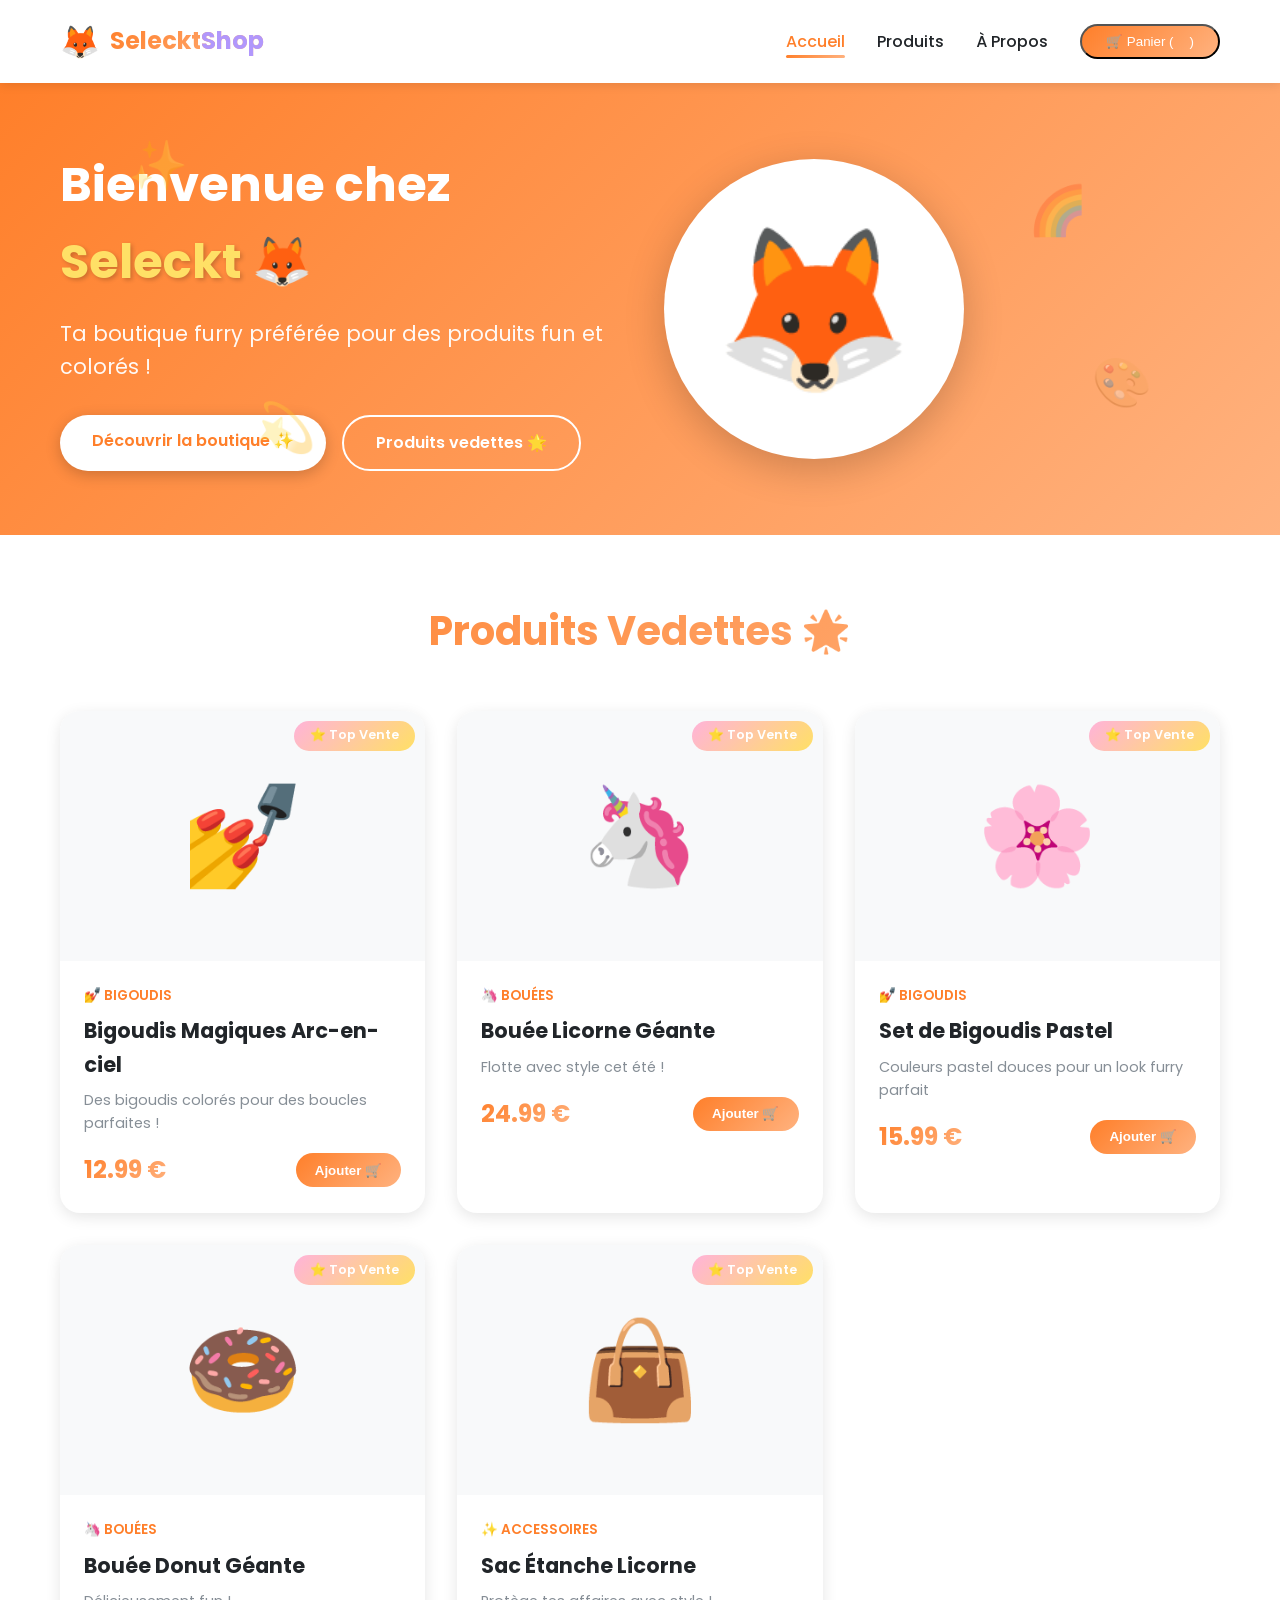
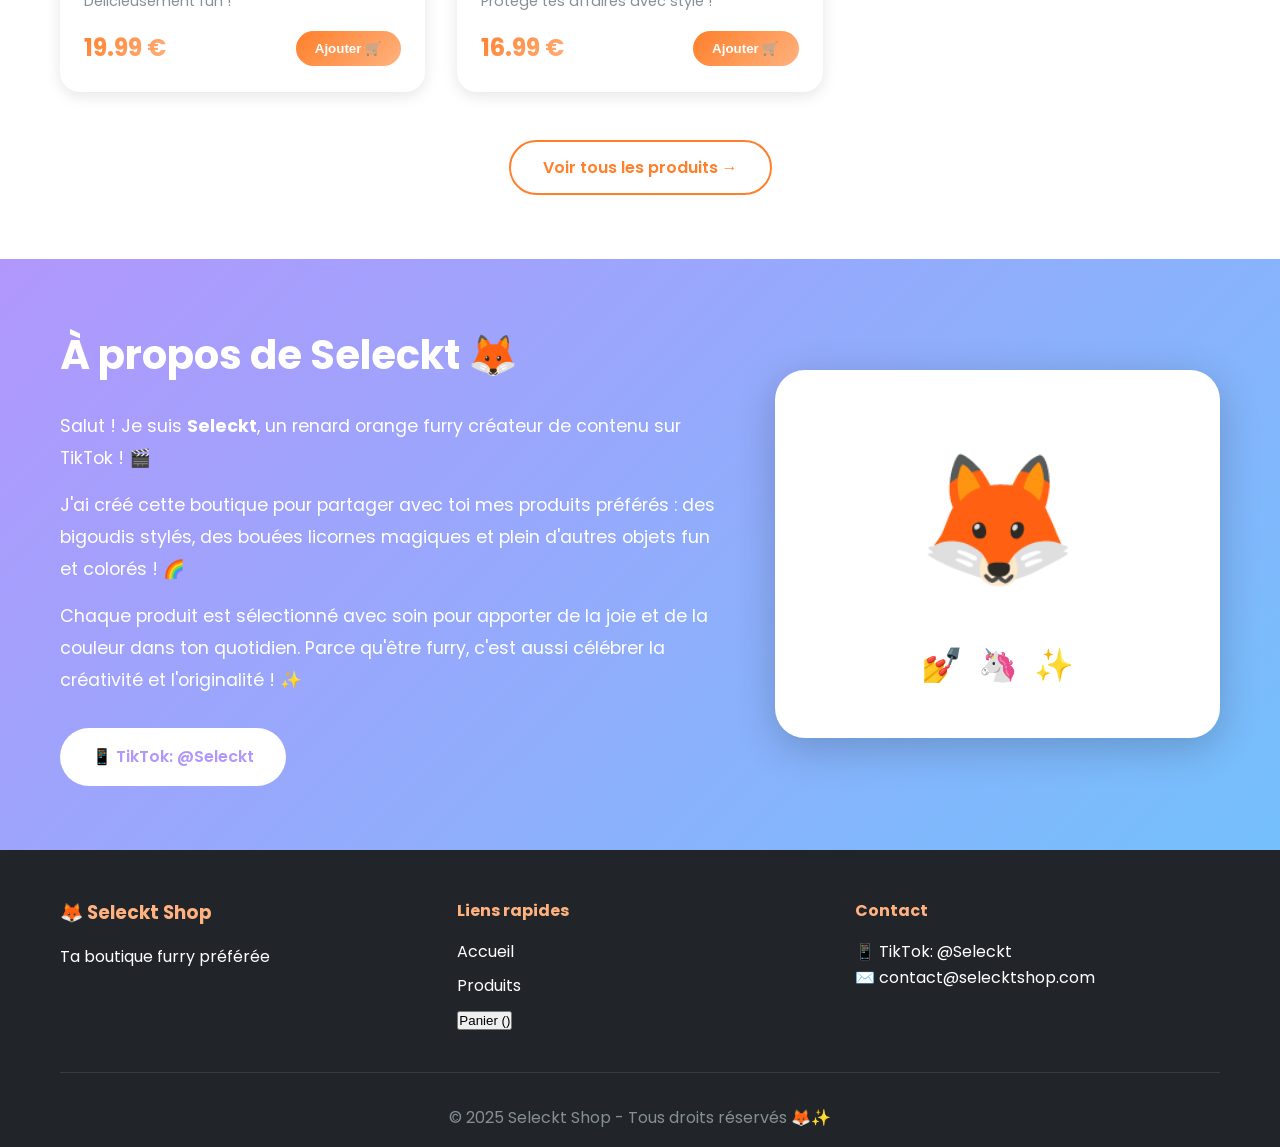
==== index.html @ bdb50169 "Description de la modification" ====
<!DOCTYPE html>
<html lang="fr">
<head>
  <meta charset="UTF-8" />
  <meta name="viewport" content="width=device-width, initial-scale=1.0" />
  <title>Seleckt Shop - Boutique Furry 🦊</title>
  <link rel="icon" type="image/svg+xml" href="favicon.svg" />

  <link rel="stylesheet" href="styles.css" />
  <link href="https://fonts.googleapis.com/css2?family=Poppins:wght@300;400;600;700&display=swap" rel="stylesheet">
</head>

<body>
  <!-- Navigation -->
  <nav class="navbar">
    <div class="container">
      <div class="logo">
        <span class="fox-emoji">🦊</span>
        <span class="brand-name">Seleckt<span class="shop-text">Shop</span></span>
      </div>

      <button class="burger-menu" aria-label="Menu">
        <span></span>
        <span></span>
        <span></span>
      </button>

      <ul class="nav-links">
        <li><a href="index.html" class="active">Accueil</a></li>
        <li><a href="produits.html">Produits</a></li>
        <li><a href="#about">À Propos</a></li>

        <!-- ✅ Panier Snipcart (remplace totalement le panier maison) -->
        <li>
          <button type="button" class="cart-btn snipcart-checkout">
            🛒 Panier (<span class="snipcart-items-count"></span>)
          </button>
        </li>
      </ul>
    </div>
  </nav>

  <!-- Hero Section -->
  <section class="hero">
    <div class="hero-content">
      <div class="hero-text">
        <h1>Bienvenue chez <span class="highlight">Seleckt</span> 🦊</h1>
        <p class="hero-subtitle">Ta boutique furry préférée pour des produits fun et colorés !</p>
        <div class="cta-buttons">
          <a href="produits.html" class="btn btn-primary">Découvrir la boutique ✨</a>
          <a href="#featured" class="btn btn-secondary">Produits vedettes 🌟</a>
        </div>
      </div>

      <div class="hero-image">
        <div class="fox-illustration">
          <div class="fox-circle">
            <span class="big-fox">🦊</span>
          </div>
        </div>
      </div>
    </div>

    <div class="hero-patterns">
      <span class="pattern-emoji">✨</span>
      <span class="pattern-emoji">🌈</span>
      <span class="pattern-emoji">💫</span>
      <span class="pattern-emoji">🎨</span>
    </div>
  </section>

  <!-- Featured Products -->
  <section id="featured" class="featured-section">
    <div class="container">
      <h2 class="section-title">Produits Vedettes 🌟</h2>

      <!-- ✅ Ton script.js remplit ce conteneur -->
      <div class="products-grid" id="featured-products"></div>

      <div class="view-all-container">
        <a href="produits.html" class="btn btn-outline">Voir tous les produits →</a>
      </div>
    </div>
  </section>

  <!-- About Section -->
  <section id="about" class="about-section">
    <div class="container">
      <div class="about-content">
        <div class="about-text">
          <h2>À propos de Seleckt 🦊</h2>
          <p>Salut ! Je suis <strong>Seleckt</strong>, un renard orange furry créateur de contenu sur TikTok ! 🎬</p>
          <p>J'ai créé cette boutique pour partager avec toi mes produits préférés : des bigoudis stylés, des bouées licornes magiques et plein d'autres objets fun et colorés ! 🌈</p>
          <p>Chaque produit est sélectionné avec soin pour apporter de la joie et de la couleur dans ton quotidien. Parce qu'être furry, c'est aussi célébrer la créativité et l'originalité ! ✨</p>
          <div class="social-links">
            <a href="#" class="social-btn">
              <span>📱 TikTok: @Seleckt</span>
            </a>
          </div>
        </div>

        <div class="about-image">
          <div class="mascot-box">
            <div class="mascot">🦊</div>
            <div class="mascot-accessories">
              <span>💅</span>
              <span>🦄</span>
              <span>✨</span>
            </div>
          </div>
        </div>
      </div>
    </div>
  </section>

  <!-- Footer -->
  <footer class="footer">
    <div class="container">
      <div class="footer-content">
        <div class="footer-section">
          <h3>🦊 Seleckt Shop</h3>
          <p>Ta boutique furry préférée</p>
        </div>

        <div class="footer-section">
          <h4>Liens rapides</h4>
          <ul>
            <li><a href="index.html">Accueil</a></li>
            <li><a href="produits.html">Produits</a></li>

            <!-- ✅ IMPORTANT : plus de lien vers panier.html -->
            <li>
              <button type="button" class="snipcart-checkout footer-cart-btn">
                Panier (<span class="snipcart-items-count"></span>)
              </button>
            </li>
          </ul>
        </div>

        <div class="footer-section">
          <h4>Contact</h4>
          <p>📱 TikTok: @Seleckt</p>
          <p>✉️ contact@selecktshop.com</p>
        </div>
      </div>

      <div class="footer-bottom">
        <p>&copy; 2025 Seleckt Shop - Tous droits réservés 🦊✨</p>
      </div>
    </div>
  </footer>

  <!-- Ton script -->
  <script src="script.js"></script>

  <!-- ✅ Snipcart (UNE SEULE FOIS, juste avant </body>) -->
 <!-- Snipcart (installation officielle) -->
<div id="snipcart" hidden></div>

<script>
  window.SnipcartSettings = {
    publicApiKey: "Y2Q1NDY4ZjEtMWRkYi00NGQzLWIzYjItNjhiMzQ4MmVhNzgzNjM5MDE4Njg1MDU2NTEwMzcw",
    loadStrategy: "on-user-interaction",
    version: "3.4.0"
  };

  (function () {
    var d = window.SnipcartSettings;

    if (!d) return;

    d.domain = d.domain || "cdn.snipcart.com";
    d.protocol = d.protocol || "https";
    d.loadCSS = d.loadCSS !== false;

    var loaded = false;
    var events = ["focus", "mouseover", "touchmove", "scroll", "keydown"];

    function load() {
      if (loaded) return;
      loaded = true;

      var head = document.getElementsByTagName("head")[0];

      // CSS
      if (d.loadCSS) {
        var link = document.createElement("link");
        link.rel = "stylesheet";
        link.href = d.protocol + "://" + d.domain + "/themes/v" + d.version + "/default/snipcart.css";
        head.appendChild(link);
      }

      // Snipcart container
      var el = document.getElementById("snipcart");
      if (!el) {
        el = document.createElement("div");
        el.id = "snipcart";
        el.hidden = true;
        document.body.appendChild(el);
      }
      el.dataset.apiKey = d.publicApiKey;

      // JS
      var script = document.createElement("script");
      script.async = true;
      script.src = d.protocol + "://" + d.domain + "/themes/v" + d.version + "/default/snipcart.js";
      head.appendChild(script);

      events.forEach(function (e) { document.removeEventListener(e, load); });
    }

    if (d.loadStrategy === "on-user-interaction") {
      events.forEach(function (e) { document.addEventListener(e, load, { passive: true }); });
      setTimeout(load, 2500);
    } else {
      load();
    }
  })();
</script>

</body>
</html>
---- styles.css ----
/* Reset & Base Styles */
* {
    margin: 0;
    padding: 0;
    box-sizing: border-box;
}

:root {
    --orange-primary: #FF7F2A;
    --orange-light: #FFB27F;
    --orange-dark: #FF5500;
    --purple: #B197FC;
    --pink: #FFB3D9;
    --blue-light: #74C0FC;
    --yellow: #FFE066;
    --green: #8CE99A;
    --white: #FFFFFF;
    --gray-light: #F8F9FA;
    --gray: #868E96;
    --dark: #212529;
    --shadow: rgba(0, 0, 0, 0.1);
    --gradient-1: linear-gradient(135deg, #FF7F2A 0%, #FFB27F 100%);
    --gradient-2: linear-gradient(135deg, #B197FC 0%, #74C0FC 100%);
    --gradient-3: linear-gradient(135deg, #FFB3D9 0%, #FFE066 100%);
}

body {
    font-family: 'Poppins', sans-serif;
    color: var(--dark);
    line-height: 1.6;
    background: var(--gray-light);
    overflow-x: hidden;
}

.container {
    max-width: 1200px;
    margin: 0 auto;
    padding: 0 20px;
}

/* Navigation */
.navbar {
    background: var(--white);
    padding: 1rem 0;
    box-shadow: 0 2px 10px var(--shadow);
    position: sticky;
    top: 0;
    z-index: 1000;
}

.navbar .container {
    display: flex;
    justify-content: space-between;
    align-items: center;
}

.logo {
    display: flex;
    align-items: center;
    gap: 10px;
    font-size: 1.5rem;
    font-weight: 700;
}

.fox-emoji {
    font-size: 2rem;
    animation: bounce 2s infinite;
}

@keyframes bounce {
    0%, 100% { transform: translateY(0); }
    50% { transform: translateY(-10px); }
}

.brand-name {
    background: var(--gradient-1);
    -webkit-background-clip: text;
    -webkit-text-fill-color: transparent;
    background-clip: text;
}

.shop-text {
    color: var(--purple);
    -webkit-text-fill-color: var(--purple);
}

.nav-links {
    display: flex;
    list-style: none;
    gap: 2rem;
    align-items: center;
}

.nav-links a {
    text-decoration: none;
    color: var(--dark);
    font-weight: 500;
    transition: all 0.3s;
    position: relative;
}

.nav-links a:hover,
.nav-links a.active {
    color: var(--orange-primary);
}

.nav-links a.active::after {
    content: '';
    position: absolute;
    bottom: -5px;
    left: 0;
    width: 100%;
    height: 3px;
    background: var(--gradient-1);
    border-radius: 2px;
}

/* Burger Menu */
.burger-menu {
    display: none;
    flex-direction: column;
    justify-content: space-around;
    width: 30px;
    height: 25px;
    background: transparent;
    border: none;
    cursor: pointer;
    padding: 0;
    z-index: 1001;
}

.burger-menu span {
    width: 100%;
    height: 3px;
    background: var(--orange-primary);
    border-radius: 10px;
    transition: all 0.3s ease;
    transform-origin: center;
}

.burger-menu.active span:nth-child(1) {
    transform: translateY(11px) rotate(45deg);
}

.burger-menu.active span:nth-child(2) {
    opacity: 0;
    transform: translateX(-20px);
}

.burger-menu.active span:nth-child(3) {
    transform: translateY(-11px) rotate(-45deg);
}

.cart-btn {
    background: var(--gradient-1);
    color: var(--white) !important;
    padding: 0.5rem 1.5rem;
    border-radius: 25px;
    display: flex;
    align-items: center;
    gap: 0.5rem;
}

.cart-count {
    background: var(--white);
    color: var(--orange-primary);
    padding: 2px 8px;
    border-radius: 50%;
    font-size: 0.8rem;
    font-weight: 700;
}

/* Hero Section */
.hero {
    background: var(--gradient-1);
    padding: 4rem 0;
    position: relative;
    overflow: hidden;
}

.hero-content {
    display: grid;
    grid-template-columns: 1fr 1fr;
    gap: 3rem;
    align-items: center;
    max-width: 1200px;
    margin: 0 auto;
    padding: 0 20px;
}

.hero-text h1 {
    font-size: 3rem;
    color: var(--white);
    margin-bottom: 1rem;
}

.highlight {
    color: var(--yellow);
    text-shadow: 2px 2px 4px rgba(0, 0, 0, 0.2);
}

.hero-subtitle {
    font-size: 1.3rem;
    color: var(--white);
    margin-bottom: 2rem;
    opacity: 0.95;
}

.cta-buttons {
    display: flex;
    gap: 1rem;
    flex-wrap: wrap;
}

.btn {
    padding: 0.8rem 2rem;
    border-radius: 30px;
    text-decoration: none;
    font-weight: 600;
    transition: all 0.3s;
    display: inline-block;
    border: none;
    cursor: pointer;
    font-size: 1rem;
}

.btn-primary {
    background: var(--white);
    color: var(--orange-primary);
    box-shadow: 0 4px 15px rgba(0, 0, 0, 0.2);
}

.btn-primary:hover {
    transform: translateY(-2px);
    box-shadow: 0 6px 20px rgba(0, 0, 0, 0.3);
}

.btn-secondary {
    background: transparent;
    color: var(--white);
    border: 2px solid var(--white);
}

.btn-secondary:hover {
    background: var(--white);
    color: var(--orange-primary);
}

.btn-outline {
    background: transparent;
    color: var(--orange-primary);
    border: 2px solid var(--orange-primary);
}

.btn-outline:hover {
    background: var(--orange-primary);
    color: var(--white);
}

.btn-full {
    width: 100%;
    text-align: center;
    margin-top: 1rem;
}

.fox-circle {
    width: 300px;
    height: 300px;
    background: var(--white);
    border-radius: 50%;
    display: flex;
    align-items: center;
    justify-content: center;
    box-shadow: 0 10px 40px rgba(0, 0, 0, 0.2);
    animation: float 3s ease-in-out infinite;
}

@keyframes float {
    0%, 100% { transform: translateY(0px); }
    50% { transform: translateY(-20px); }
}

.big-fox {
    font-size: 10rem;
}

.hero-patterns {
    position: absolute;
    width: 100%;
    height: 100%;
    top: 0;
    left: 0;
    pointer-events: none;
}

.pattern-emoji {
    position: absolute;
    font-size: 3rem;
    opacity: 0.3;
    animation: float 4s ease-in-out infinite;
}

.pattern-emoji:nth-child(1) {
    top: 10%;
    left: 10%;
    animation-delay: 0s;
}

.pattern-emoji:nth-child(2) {
    top: 20%;
    right: 15%;
    animation-delay: 1s;
}

.pattern-emoji:nth-child(3) {
    bottom: 15%;
    left: 20%;
    animation-delay: 2s;
}

.pattern-emoji:nth-child(4) {
    bottom: 25%;
    right: 10%;
    animation-delay: 1.5s;
}

/* Featured Section */
.featured-section,
.products-section {
    padding: 4rem 0;
    background: var(--white);
}

.section-title {
    text-align: center;
    font-size: 2.5rem;
    margin-bottom: 3rem;
    background: var(--gradient-1);
    -webkit-background-clip: text;
    -webkit-text-fill-color: transparent;
    background-clip: text;
}

.products-grid {
    display: grid;
    grid-template-columns: repeat(auto-fill, minmax(280px, 1fr));
    gap: 2rem;
    margin-bottom: 2rem;
}

.product-card {
    background: var(--white);
    border-radius: 20px;
    overflow: hidden;
    box-shadow: 0 4px 15px var(--shadow);
    transition: all 0.3s;
    cursor: pointer;
}

.product-card:hover {
    transform: translateY(-10px);
    box-shadow: 0 10px 30px rgba(0, 0, 0, 0.15);
}

.product-image {
    width: 100%;
    height: 250px;
    background: var(--gray-light);
    display: flex;
    align-items: center;
    justify-content: center;
    font-size: 6rem;
    position: relative;
    overflow: hidden;
}

.product-badge {
    position: absolute;
    top: 10px;
    right: 10px;
    background: var(--gradient-3);
    color: var(--white);
    padding: 0.3rem 1rem;
    border-radius: 20px;
    font-size: 0.8rem;
    font-weight: 600;
}

.product-info {
    padding: 1.5rem;
}

.product-category {
    color: var(--orange-primary);
    font-size: 0.85rem;
    font-weight: 600;
    text-transform: uppercase;
    margin-bottom: 0.5rem;
}

.product-name {
    font-size: 1.3rem;
    font-weight: 700;
    margin-bottom: 0.5rem;
    color: var(--dark);
}

.product-description {
    color: var(--gray);
    font-size: 0.9rem;
    margin-bottom: 1rem;
}

.product-footer {
    display: flex;
    justify-content: space-between;
    align-items: center;
}

.product-price {
    font-size: 1.5rem;
    font-weight: 700;
    background: var(--gradient-1);
    -webkit-background-clip: text;
    -webkit-text-fill-color: transparent;
    background-clip: text;
}

.add-to-cart {
    background: var(--gradient-1);
    color: var(--white);
    border: none;
    padding: 0.6rem 1.2rem;
    border-radius: 20px;
    font-weight: 600;
    cursor: pointer;
    transition: all 0.3s;
}

.add-to-cart:hover {
    transform: scale(1.05);
    box-shadow: 0 4px 15px rgba(255, 127, 42, 0.4);
}

.view-all-container {
    text-align: center;
    margin-top: 3rem;
}

/* About Section */
.about-section {
    padding: 4rem 0;
    background: var(--gradient-2);
}

.about-content {
    display: grid;
    grid-template-columns: 1.5fr 1fr;
    gap: 3rem;
    align-items: center;
}

.about-text h2 {
    font-size: 2.5rem;
    color: var(--white);
    margin-bottom: 1.5rem;
}

.about-text p {
    color: var(--white);
    font-size: 1.1rem;
    margin-bottom: 1rem;
    line-height: 1.8;
}

.social-links {
    margin-top: 2rem;
}

.social-btn {
    display: inline-block;
    background: var(--white);
    color: var(--purple);
    padding: 1rem 2rem;
    border-radius: 30px;
    text-decoration: none;
    font-weight: 600;
    transition: all 0.3s;
}

.social-btn:hover {
    transform: translateY(-2px);
    box-shadow: 0 6px 20px rgba(0, 0, 0, 0.2);
}

.mascot-box {
    background: var(--white);
    padding: 3rem;
    border-radius: 30px;
    box-shadow: 0 10px 40px rgba(0, 0, 0, 0.2);
    text-align: center;
    position: relative;
}

.mascot {
    font-size: 8rem;
    animation: bounce 2s infinite;
}

.mascot-accessories {
    display: flex;
    justify-content: center;
    gap: 1rem;
    margin-top: 1rem;
    font-size: 2rem;
}

/* Products Page */
.products-header {
    background: var(--gradient-1);
    padding: 3rem 0;
    text-align: center;
    color: var(--white);
}

.products-header h1 {
    font-size: 2.5rem;
    margin-bottom: 0.5rem;
}

.filters-section {
    background: var(--white);
    padding: 2rem 0;
    box-shadow: 0 2px 10px var(--shadow);
}

.filters {
    display: flex;
    justify-content: center;
    gap: 1rem;
    flex-wrap: wrap;
}

.filter-btn {
    padding: 0.6rem 1.5rem;
    border: 2px solid var(--orange-primary);
    background: transparent;
    color: var(--orange-primary);
    border-radius: 25px;
    font-weight: 600;
    cursor: pointer;
    transition: all 0.3s;
}

.filter-btn:hover,
.filter-btn.active {
    background: var(--orange-primary);
    color: var(--white);
}

/* Cart Page */
.cart-header {
    background: var(--gradient-1);
    padding: 2rem 0;
    text-align: center;
    color: var(--white);
}

.cart-section {
    padding: 3rem 0;
}

.cart-layout {
    display: grid;
    grid-template-columns: 2fr 1fr;
    gap: 2rem;
}

.cart-items {
    background: var(--white);
    border-radius: 20px;
    padding: 2rem;
    box-shadow: 0 4px 15px var(--shadow);
}

.cart-item {
    display: grid;
    grid-template-columns: 100px 1fr auto;
    gap: 1.5rem;
    padding: 1.5rem;
    border-bottom: 1px solid var(--gray-light);
    align-items: center;
}

.cart-item:last-child {
    border-bottom: none;
}

.cart-item-image {
    width: 100px;
    height: 100px;
    background: var(--gray-light);
    border-radius: 15px;
    display: flex;
    align-items: center;
    justify-content: center;
    font-size: 3rem;
}

.cart-item-info h3 {
    font-size: 1.2rem;
    margin-bottom: 0.5rem;
}

.cart-item-category {
    color: var(--orange-primary);
    font-size: 0.85rem;
    margin-bottom: 0.5rem;
}

.quantity-controls {
    display: flex;
    align-items: center;
    gap: 1rem;
    margin-top: 0.5rem;
}

.quantity-btn {
    background: var(--orange-primary);
    color: var(--white);
    border: none;
    width: 30px;
    height: 30px;
    border-radius: 50%;
    cursor: pointer;
    font-weight: 700;
    transition: all 0.3s;
}

.quantity-btn:hover {
    transform: scale(1.1);
}

.quantity {
    font-weight: 600;
    min-width: 30px;
    text-align: center;
}

.cart-item-actions {
    text-align: right;
}

.item-price {
    font-size: 1.3rem;
    font-weight: 700;
    color: var(--orange-primary);
    margin-bottom: 0.5rem;
}

.remove-btn {
    background: transparent;
    border: none;
    color: var(--gray);
    cursor: pointer;
    font-size: 0.9rem;
    text-decoration: underline;
}

.remove-btn:hover {
    color: var(--dark);
}

.empty-cart {
    text-align: center;
    padding: 3rem;
}

.empty-cart-emoji {
    font-size: 5rem;
    margin-bottom: 1rem;
}

.cart-summary {
    background: var(--white);
    border-radius: 20px;
    padding: 2rem;
    box-shadow: 0 4px 15px var(--shadow);
    height: fit-content;
    position: sticky;
    top: 100px;
}

.cart-summary h3 {
    margin-bottom: 1.5rem;
    font-size: 1.5rem;
}

.summary-line {
    display: flex;
    justify-content: space-between;
    padding: 1rem 0;
    border-bottom: 1px solid var(--gray-light);
}

.summary-line.total {
    border-top: 2px solid var(--dark);
    border-bottom: none;
    font-size: 1.2rem;
    margin-top: 1rem;
    padding-top: 1.5rem;
}

/* Footer */
.footer {
    background: var(--dark);
    color: var(--white);
    padding: 3rem 0 1rem;
}

.footer-content {
    display: grid;
    grid-template-columns: repeat(auto-fit, minmax(250px, 1fr));
    gap: 2rem;
    margin-bottom: 2rem;
}

.footer-section h3,
.footer-section h4 {
    margin-bottom: 1rem;
    color: var(--orange-light);
}

.footer-section ul {
    list-style: none;
}

.footer-section ul li {
    margin-bottom: 0.5rem;
}

.footer-section a {
    color: var(--white);
    text-decoration: none;
    transition: color 0.3s;
}

.footer-section a:hover {
    color: var(--orange-light);
}

.footer-bottom {
    text-align: center;
    padding-top: 2rem;
    border-top: 1px solid rgba(255, 255, 255, 0.1);
    color: var(--gray);
}

/* Responsive */
@media (max-width: 968px) {
    .hero-content,
    .about-content {
        grid-template-columns: 1fr;
        text-align: center;
    }

    .fox-circle {
        margin: 0 auto;
    }

    .products-grid {
        grid-template-columns: repeat(auto-fill, minmax(250px, 1fr));
    }

    .cart-layout {
        grid-template-columns: 1fr;
    }

    /* Menu burger pour tablettes */
    .burger-menu {
        display: flex;
    }

    .nav-links {
        position: fixed;
        right: -100%;
        top: 70px;
        flex-direction: column;
        background: var(--white);
        width: 100%;
        max-width: 300px;
        border-radius: 20px 0 0 20px;
        box-shadow: -5px 0 20px rgba(0, 0, 0, 0.15);
        text-align: center;
        transition: right 0.4s cubic-bezier(0.68, -0.55, 0.265, 1.55);
        padding: 2rem 0;
        gap: 0;
        z-index: 1000;
        height: calc(100vh - 70px);
        overflow-y: auto;
    }

    .nav-links.active {
        right: 0;
    }

    .nav-links li {
        width: 100%;
        opacity: 0;
        transform: translateX(50px);
        animation: slideIn 0.5s forwards;
    }

    .nav-links.active li {
        opacity: 1;
        transform: translateX(0);
    }

    .nav-links li:nth-child(1) { animation-delay: 0.1s; }
    .nav-links li:nth-child(2) { animation-delay: 0.2s; }
    .nav-links li:nth-child(3) { animation-delay: 0.3s; }
    .nav-links li:nth-child(4) { animation-delay: 0.4s; }

    @keyframes slideIn {
        to {
            opacity: 1;
            transform: translateX(0);
        }
    }

    .nav-links a {
        display: block;
        padding: 1.2rem 2rem;
        font-size: 1.1rem;
        border-bottom: 1px solid var(--gray-light);
    }

    .nav-links a:hover {
        background: var(--gray-light);
    }

    .cart-btn {
        margin: 1rem 2rem;
        justify-content: center;
        width: calc(100% - 4rem);
    }

    .nav-links a.active::after {
        bottom: 0;
        left: 50%;
        transform: translateX(-50%);
        width: 50%;
    }
}

@media (max-width: 640px) {
    .container {
        padding: 0 15px;
    }

    .hero {
        padding: 2rem 0;
    }

    .hero-text h1 {
        font-size: 2rem;
    }

    .hero-text p {
        font-size: 1rem;
    }

    .hero-buttons {
        flex-direction: column;
        gap: 1rem;
    }

    .btn {
        width: 100%;
        text-align: center;
    }

    .fox-circle {
        width: 200px;
        height: 200px;
    }

    .fox-emoji {
        font-size: 5rem;
    }

    .section-title {
        font-size: 1.8rem;
    }

    .products-grid {
        grid-template-columns: 1fr;
        gap: 1rem;
    }

    .product-card {
        max-width: 100%;
    }

    .cart-item {
        grid-template-columns: 1fr;
        text-align: center;
        gap: 1rem;
    }

    .cart-item-info {
        text-align: center;
    }

    .cart-item-actions {
        text-align: center;
        justify-content: center;
    }

    .footer-content {
        grid-template-columns: 1fr;
        text-align: center;
        gap: 2rem;
    }

    .logo {
        font-size: 1.2rem;
    }

    .fox-emoji {
        font-size: 1.5rem;
    }

    .nav-links {
        top: 60px;
        height: calc(100vh - 60px);
    }
}
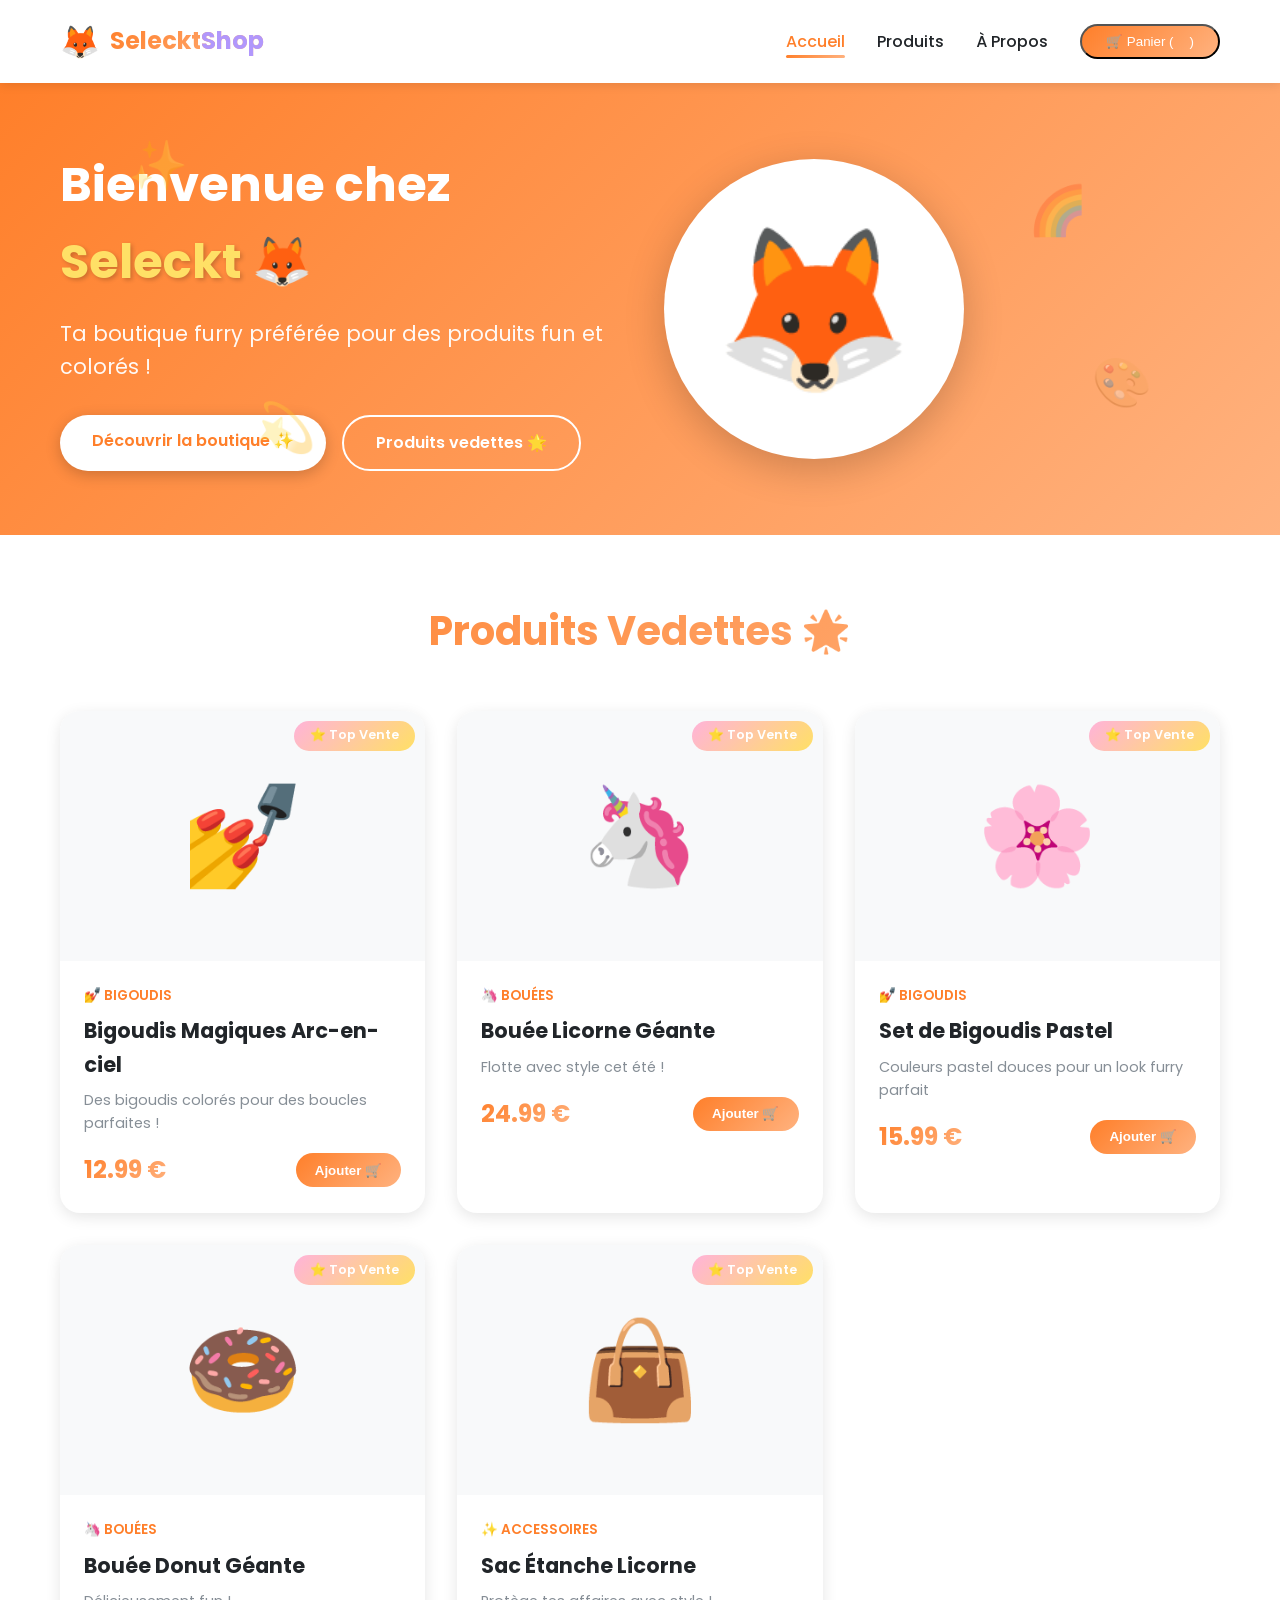
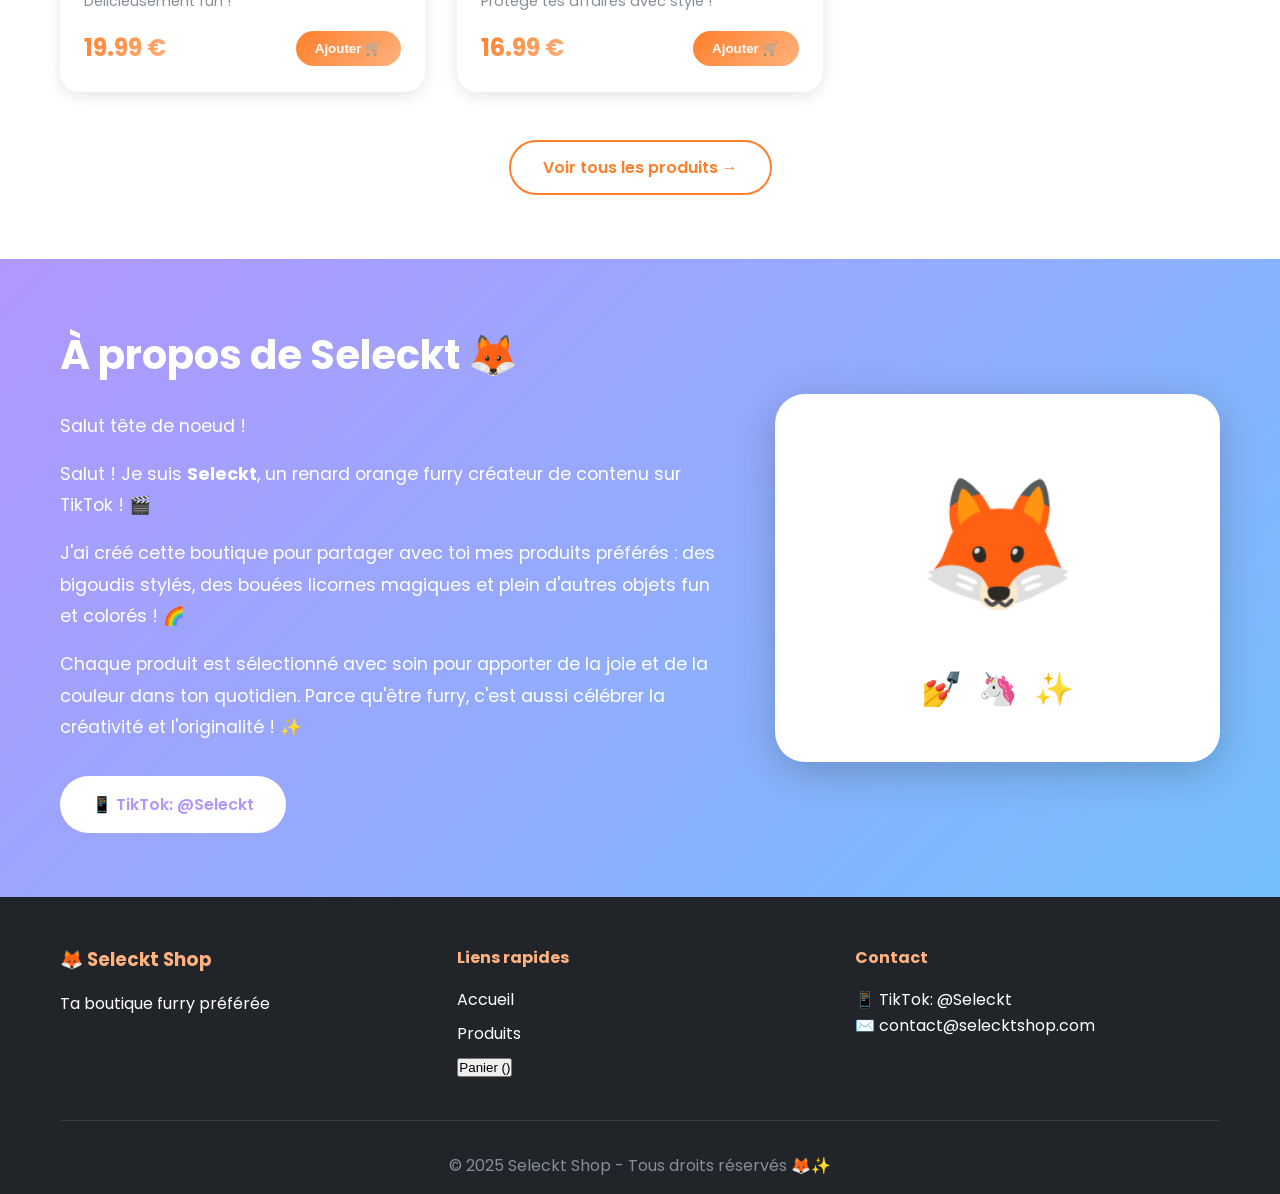
==== commit 9c989fb5: "Description de la modification" ====
--- a/index.html
+++ b/index.html
@@ -89,6 +89,7 @@
       <div class="about-content">
         <div class="about-text">
           <h2>À propos de Seleckt 🦊</h2>
+          <p>Salut tête de noeud !</p>
           <p>Salut ! Je suis <strong>Seleckt</strong>, un renard orange furry créateur de contenu sur TikTok ! 🎬</p>
           <p>J'ai créé cette boutique pour partager avec toi mes produits préférés : des bigoudis stylés, des bouées licornes magiques et plein d'autres objets fun et colorés ! 🌈</p>
           <p>Chaque produit est sélectionné avec soin pour apporter de la joie et de la couleur dans ton quotidien. Parce qu'être furry, c'est aussi célébrer la créativité et l'originalité ! ✨</p>
@@ -139,7 +140,7 @@
 
         <div class="footer-section">
           <h4>Contact</h4>
-          <p>📱 TikTok: @Seleckt</p>
+          <p>📱 TikTok: <a href="https://www.tiktok.com/@renardvrc?_r=1&_t=ZN-92P1Wum8Edi" target="_blank" rel="noopener noreferrer">@Seleckt</a></p>
           <p>✉️ contact@selecktshop.com</p>
         </div>
       </div>
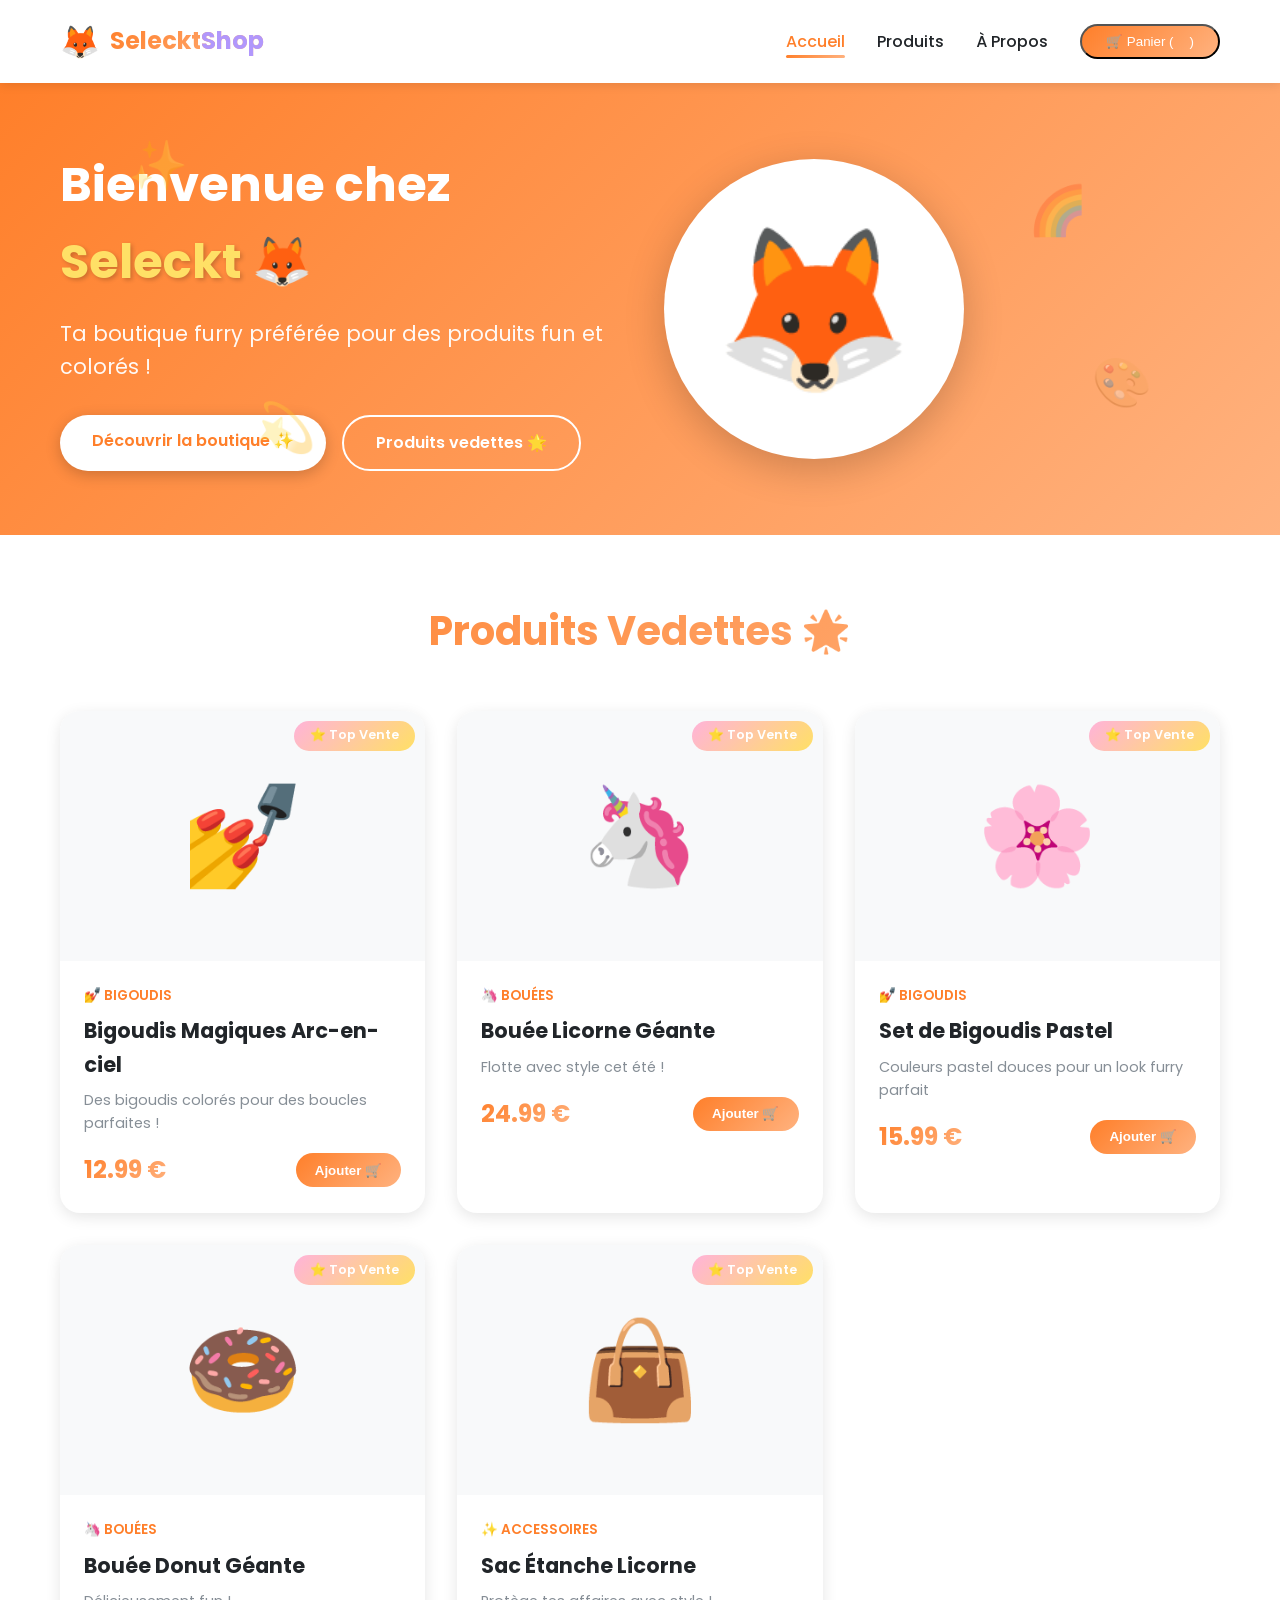
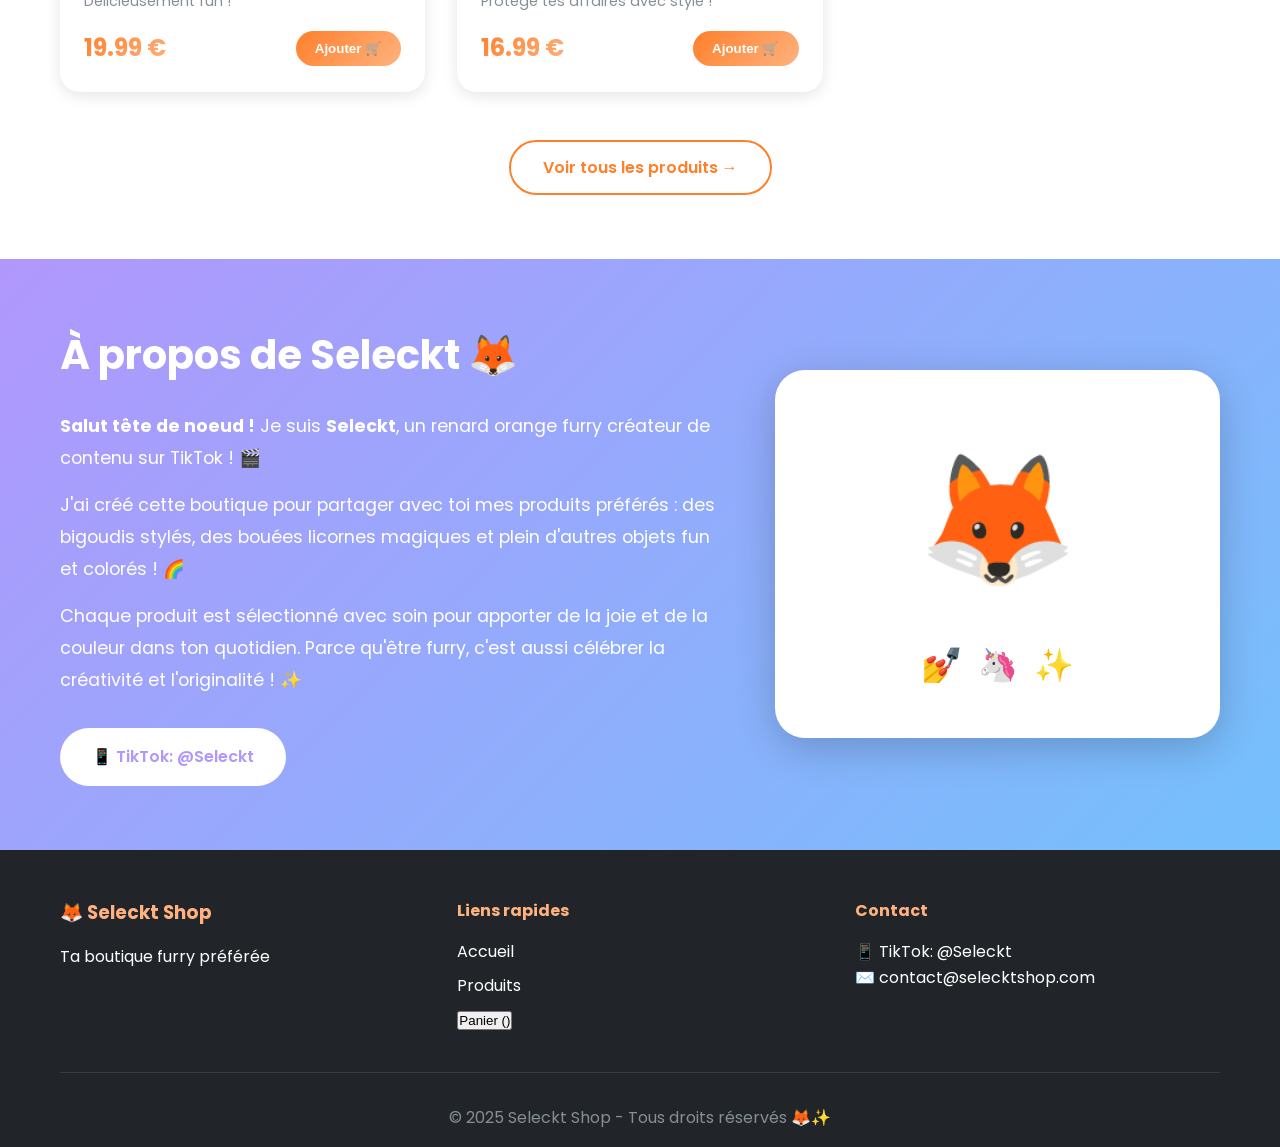
==== commit 5bf3ac79: "Description de la modification" ====
--- a/index.html
+++ b/index.html
@@ -89,8 +89,7 @@
       <div class="about-content">
         <div class="about-text">
           <h2>À propos de Seleckt 🦊</h2>
-          <p>Salut tête de noeud !</p>
-          <p>Salut ! Je suis <strong>Seleckt</strong>, un renard orange furry créateur de contenu sur TikTok ! 🎬</p>
+          <p><strong>Salut tête de noeud !</strong> Je suis <strong>Seleckt</strong>, un renard orange furry créateur de contenu sur TikTok ! 🎬</p>
           <p>J'ai créé cette boutique pour partager avec toi mes produits préférés : des bigoudis stylés, des bouées licornes magiques et plein d'autres objets fun et colorés ! 🌈</p>
           <p>Chaque produit est sélectionné avec soin pour apporter de la joie et de la couleur dans ton quotidien. Parce qu'être furry, c'est aussi célébrer la créativité et l'originalité ! ✨</p>
           <div class="social-links">
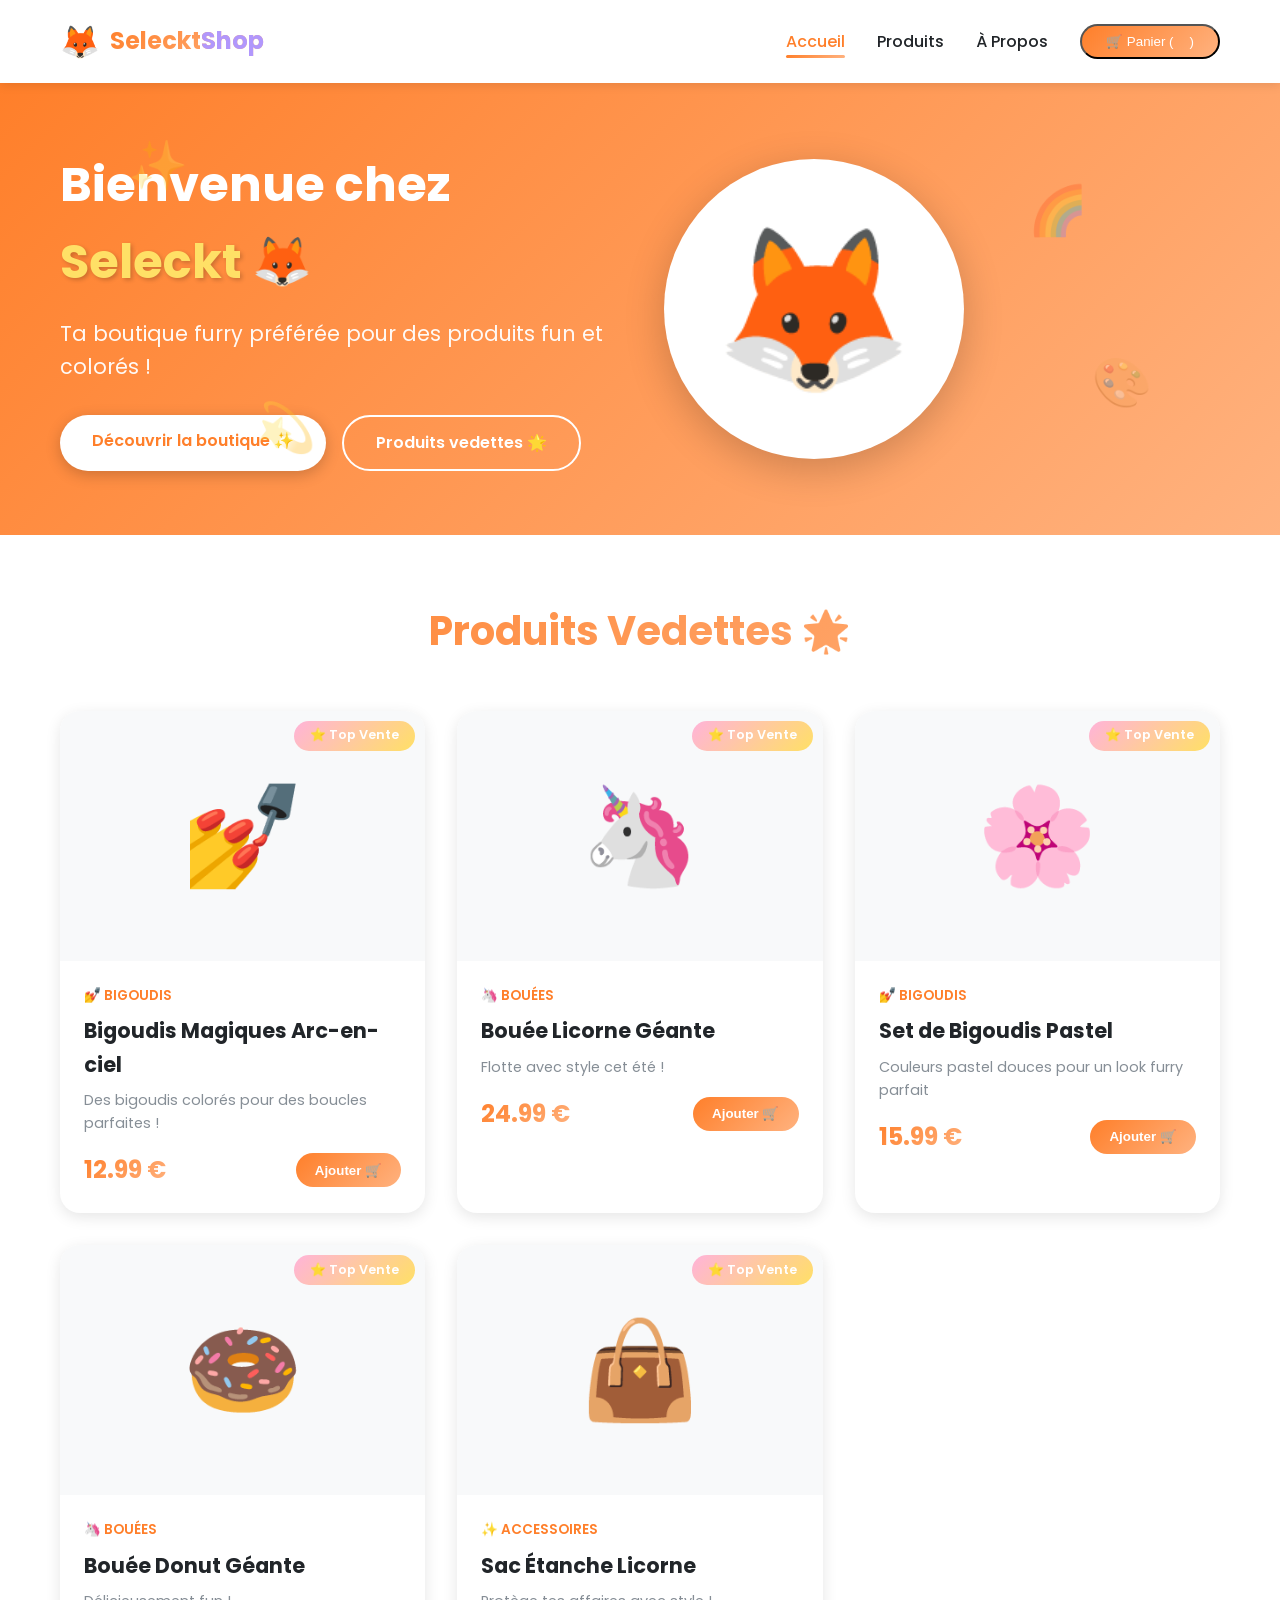
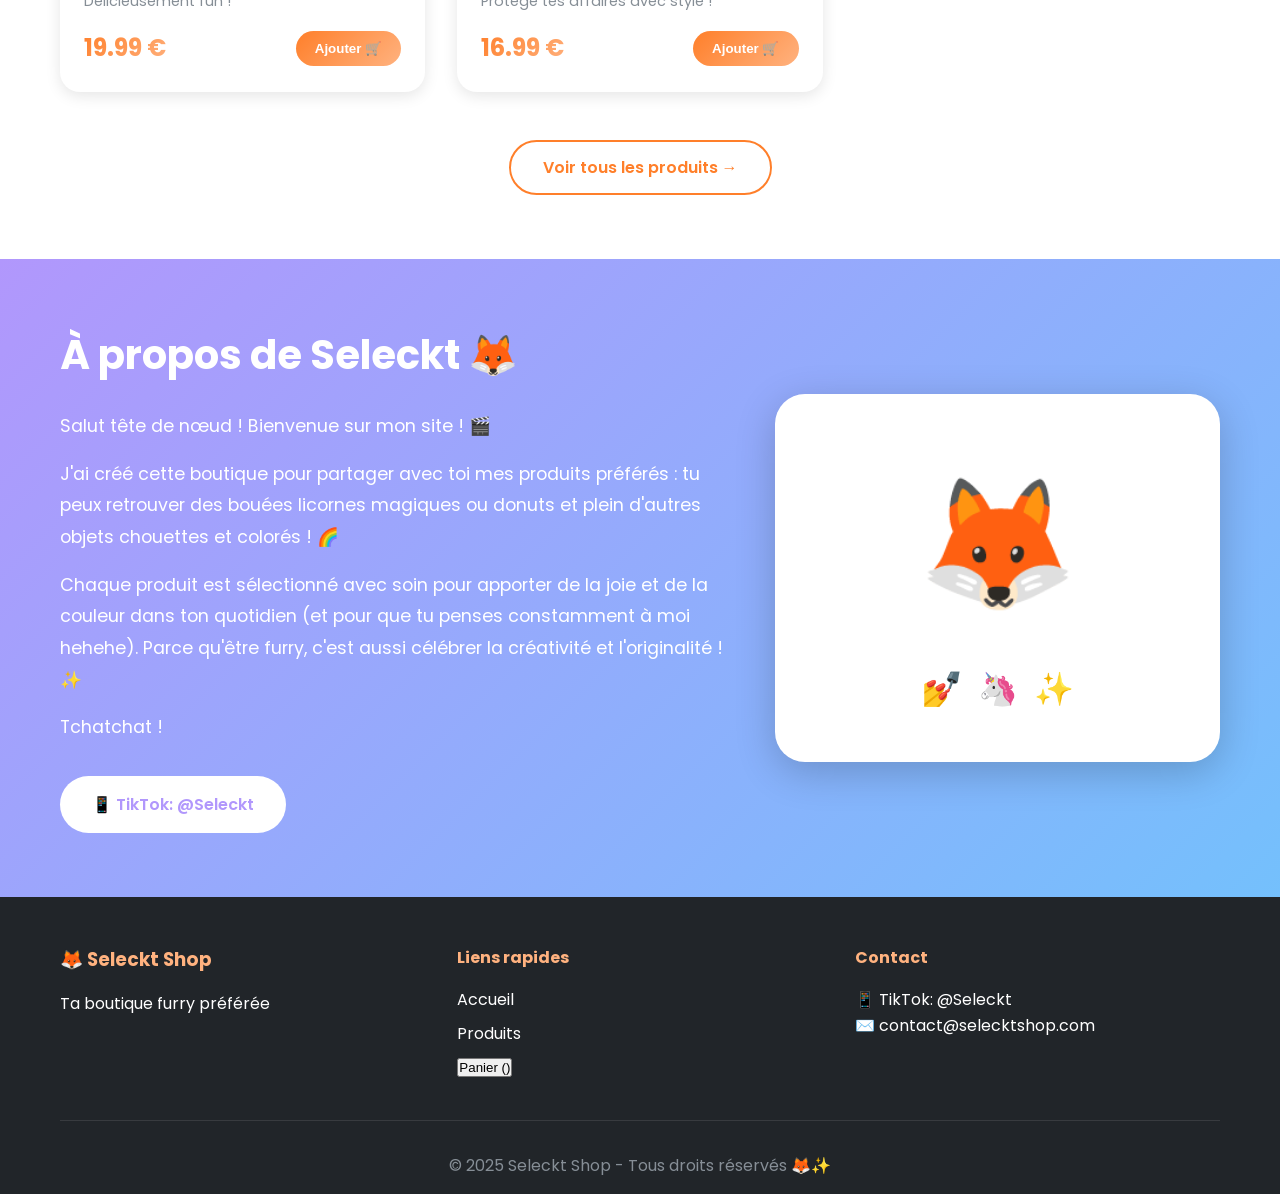
==== commit ff66f722: "Description de la modification" ====
--- a/index.html
+++ b/index.html
@@ -89,9 +89,10 @@
       <div class="about-content">
         <div class="about-text">
           <h2>À propos de Seleckt 🦊</h2>
-          <p><strong>Salut tête de noeud !</strong> Je suis <strong>Seleckt</strong>, un renard orange furry créateur de contenu sur TikTok ! 🎬</p>
-          <p>J'ai créé cette boutique pour partager avec toi mes produits préférés : des bigoudis stylés, des bouées licornes magiques et plein d'autres objets fun et colorés ! 🌈</p>
-          <p>Chaque produit est sélectionné avec soin pour apporter de la joie et de la couleur dans ton quotidien. Parce qu'être furry, c'est aussi célébrer la créativité et l'originalité ! ✨</p>
+          <p>Salut tête de nœud  ! Bienvenue sur mon site ! 🎬</p>
+          <p>J'ai créé cette boutique pour partager avec toi mes produits préférés : tu peux retrouver des bouées licornes magiques ou donuts et plein d'autres objets chouettes et colorés ! 🌈</p>
+          <p>Chaque produit est sélectionné avec soin pour apporter de la joie et de la couleur dans ton quotidien (et pour que tu penses constamment à moi hehehe). Parce qu'être furry, c'est aussi célébrer la créativité et l'originalité ! ✨</p>
+          <p>Tchatchat !</p>
           <div class="social-links">
             <a href="#" class="social-btn">
               <span>📱 TikTok: @Seleckt</span>
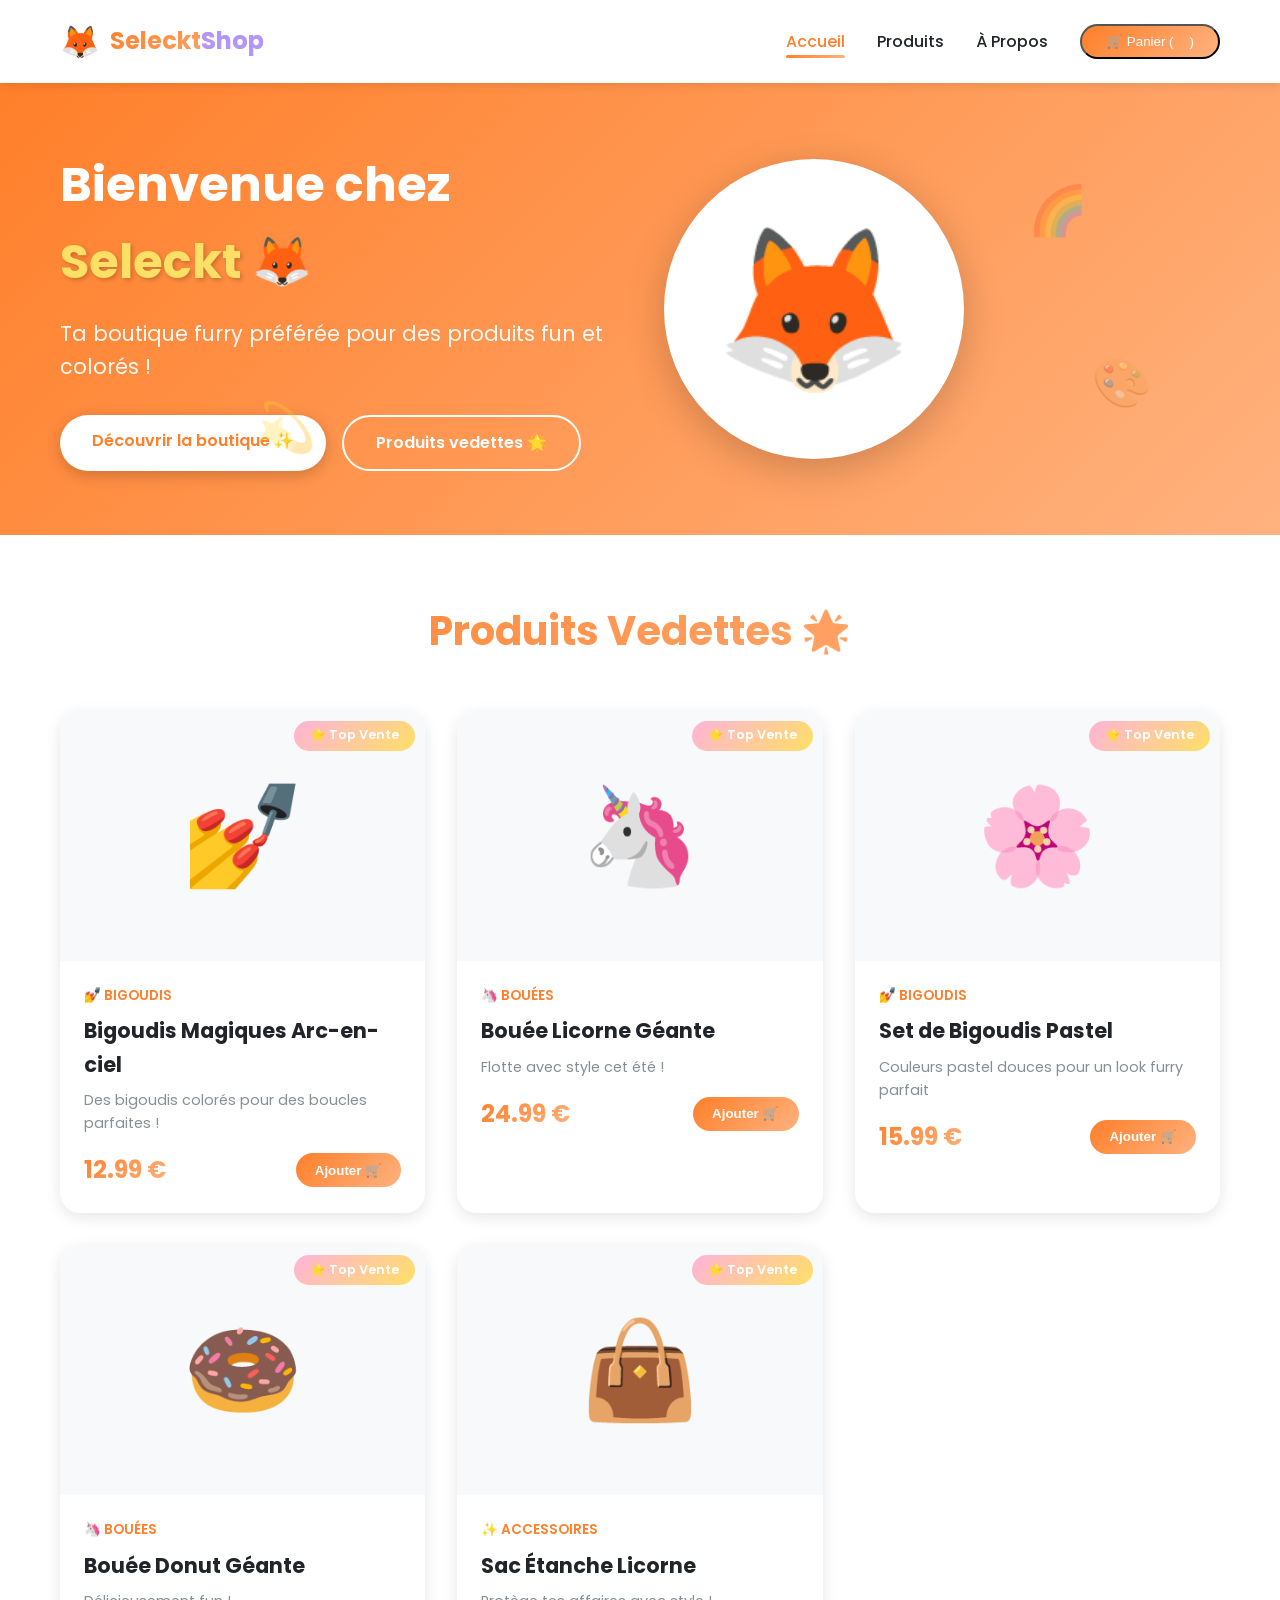
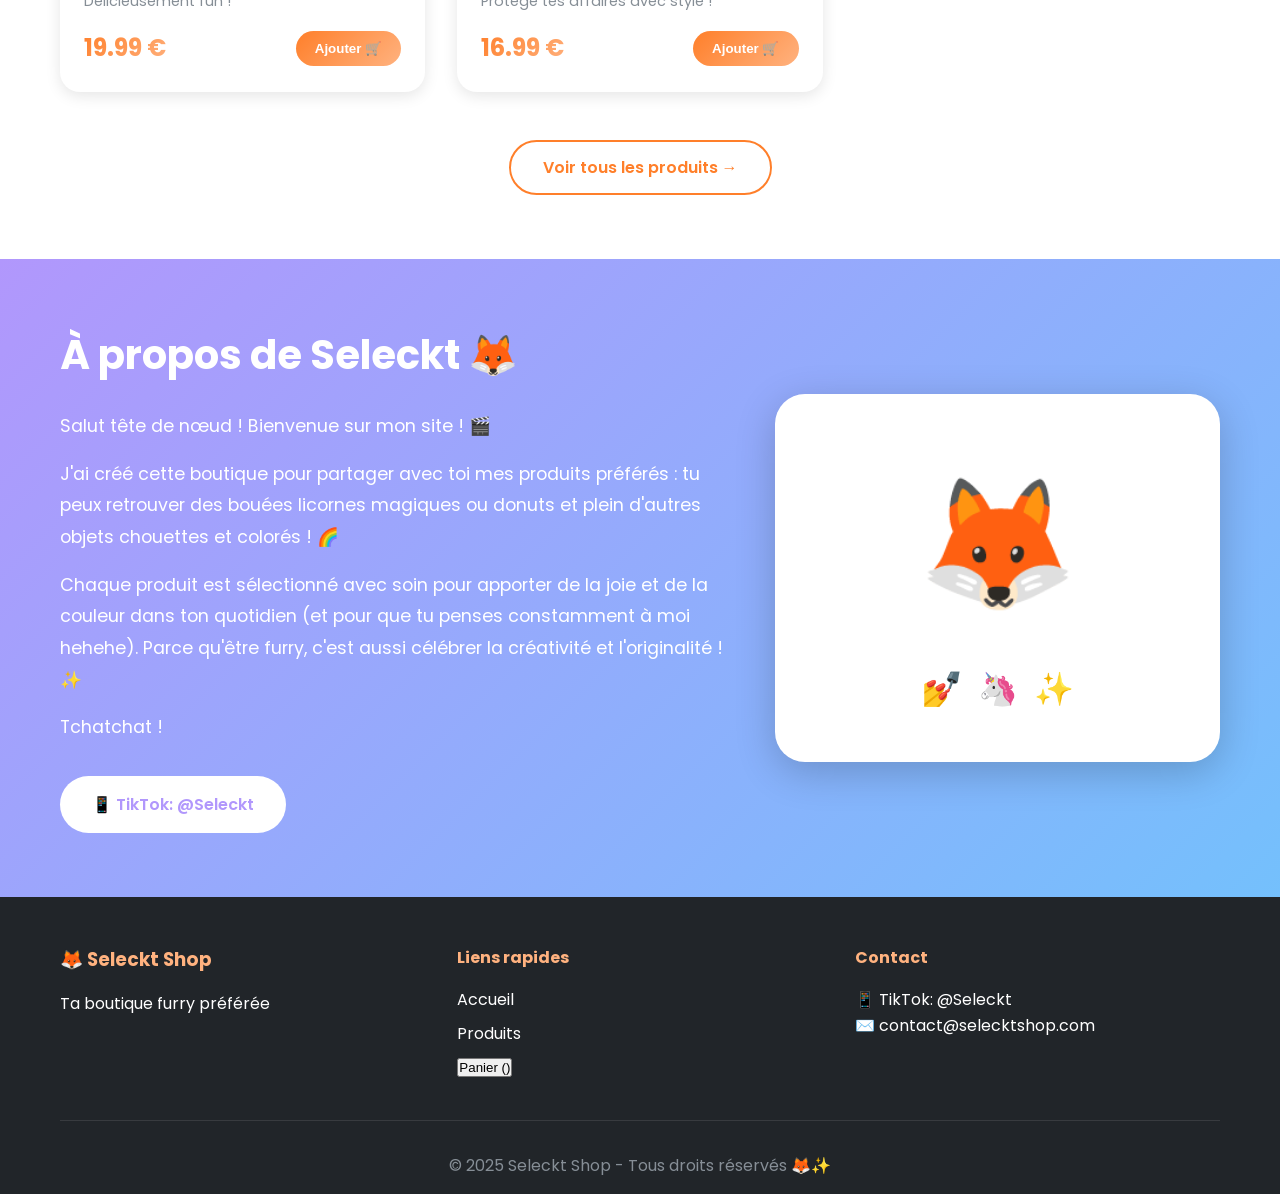
==== commit 0f2f71b9: "Message clair" ====
--- a/index.html
+++ b/index.html
@@ -63,7 +63,7 @@
 
     <div class="hero-patterns">
       <span class="pattern-emoji">✨</span>
-      <span class="pattern-emoji">🌈</span>
+      <span class="pattern-emoji" id="rainbow-secret">🌈</span>
       <span class="pattern-emoji">💫</span>
       <span class="pattern-emoji">🎨</span>
     </div>
@@ -94,7 +94,7 @@
           <p>Chaque produit est sélectionné avec soin pour apporter de la joie et de la couleur dans ton quotidien (et pour que tu penses constamment à moi hehehe). Parce qu'être furry, c'est aussi célébrer la créativité et l'originalité ! ✨</p>
           <p>Tchatchat !</p>
           <div class="social-links">
-            <a href="#" class="social-btn">
+            <a href="https://www.tiktok.com/@renardvrc?_r=1&_t=ZN-92P1Wum8Edi" target="_blank" rel="noopener noreferrer" class="social-btn">
               <span>📱 TikTok: @Seleckt</span>
             </a>
           </div>
@@ -219,6 +219,20 @@
   })();
 </script>
 
+  <!-- Modal Coupon Secret -->
+  <div id="coupon-modal" class="coupon-modal">
+    <div class="coupon-modal-content">
+      <span class="close-modal">&times;</span>
+      <div class="coupon-celebration">🎉✨🌈✨🎉</div>
+      <h2>Félicitations ! 🦊</h2>
+      <p>Tu as trouvé le code secret !</p>
+      <div class="coupon-code">FURRY2025</div>
+      <p class="coupon-discount">-15% sur toute la boutique !</p>
+      <p class="coupon-instructions">Utilise ce code à la caisse pour profiter de ta réduction 💝</p>
+      <button class="btn btn-primary" onclick="closeCouponModal()">Merci ! 🎊</button>
+    </div>
+  </div>
+
 </body>
 </html>
 
--- a/styles.css
+++ b/styles.css
@@ -291,6 +291,7 @@
     top: 0;
     left: 0;
     pointer-events: none;
+    z-index: 10;
 }
 
 .pattern-emoji {
@@ -298,6 +299,258 @@
     font-size: 3rem;
     opacity: 0.3;
     animation: float 4s ease-in-out infinite;
+    transition: all 0.3s ease;
+    pointer-events: auto;
+    cursor: pointer;
+}
+
+.pattern-emoji.exploding {
+    animation: none;
+    transform: scale(0);
+    opacity: 0;
+}
+
+.emoji-particle {
+    position: absolute;
+    font-size: 3rem;
+    pointer-events: none;
+    z-index: 100;
+}
+
+@keyframes particle-explode-1 {
+    0% {
+        transform: translate(0, 0) scale(1) rotate(0deg);
+        opacity: 1;
+    }
+    100% {
+        transform: translate(-150px, -150px) scale(0.2) rotate(720deg);
+        opacity: 0;
+    }
+}
+
+@keyframes particle-explode-2 {
+    0% {
+        transform: translate(0, 0) scale(1) rotate(0deg);
+        opacity: 1;
+    }
+    100% {
+        transform: translate(150px, -150px) scale(0.2) rotate(-720deg);
+        opacity: 0;
+    }
+}
+
+@keyframes particle-explode-3 {
+    0% {
+        transform: translate(0, 0) scale(1) rotate(0deg);
+        opacity: 1;
+    }
+    100% {
+        transform: translate(-150px, 150px) scale(0.2) rotate(360deg);
+        opacity: 0;
+    }
+}
+
+@keyframes particle-explode-4 {
+    0% {
+        transform: translate(0, 0) scale(1) rotate(0deg);
+        opacity: 1;
+    }
+    100% {
+        transform: translate(150px, 150px) scale(0.2) rotate(-360deg);
+        opacity: 0;
+    }
+}
+
+@keyframes particle-explode-5 {
+    0% {
+        transform: translate(0, 0) scale(1) rotate(0deg);
+        opacity: 1;
+    }
+    100% {
+        transform: translate(0, -200px) scale(0.1) rotate(1080deg);
+        opacity: 0;
+    }
+}
+
+@keyframes particle-explode-6 {
+    0% {
+        transform: translate(0, 0) scale(1) rotate(0deg);
+        opacity: 1;
+    }
+    100% {
+        transform: translate(200px, 0) scale(0.1) rotate(-1080deg);
+        opacity: 0;
+    }
+}
+
+@keyframes particle-explode-7 {
+    0% {
+        transform: translate(0, 0) scale(1) rotate(0deg);
+        opacity: 1;
+    }
+    100% {
+        transform: translate(0, 200px) scale(0.1) rotate(540deg);
+        opacity: 0;
+    }
+}
+
+@keyframes particle-explode-8 {
+    0% {
+        transform: translate(0, 0) scale(1) rotate(0deg);
+        opacity: 1;
+    }
+    100% {
+        transform: translate(-200px, 0) scale(0.1) rotate(-540deg);
+        opacity: 0;
+    }
+}
+
+@keyframes reappear {
+    0% {
+        transform: scale(0) rotate(-360deg);
+        opacity: 0;
+    }
+    50% {
+        transform: scale(1.5) rotate(-180deg);
+        opacity: 0.5;
+    }
+    100% {
+        transform: scale(1) rotate(0deg);
+        opacity: 0.3;
+    }
+}
+
+/* Modal Coupon Secret */
+.coupon-modal {
+    display: none;
+    position: fixed;
+    z-index: 9999;
+    left: 0;
+    top: 0;
+    width: 100%;
+    height: 100%;
+    background-color: rgba(0, 0, 0, 0.7);
+    backdrop-filter: blur(5px);
+    animation: fadeIn 0.3s ease;
+}
+
+.coupon-modal.show {
+    display: flex;
+    justify-content: center;
+    align-items: center;
+}
+
+.coupon-modal-content {
+    background: linear-gradient(135deg, var(--orange-primary), var(--purple), var(--pink));
+    padding: 3rem;
+    border-radius: 20px;
+    text-align: center;
+    position: relative;
+    max-width: 500px;
+    width: 90%;
+    box-shadow: 0 20px 60px rgba(0, 0, 0, 0.3);
+    animation: bounceIn 0.5s ease;
+    color: var(--white);
+}
+
+@keyframes fadeIn {
+    from { opacity: 0; }
+    to { opacity: 1; }
+}
+
+@keyframes bounceIn {
+    0% {
+        transform: scale(0.3) rotate(-10deg);
+        opacity: 0;
+    }
+    50% {
+        transform: scale(1.1) rotate(5deg);
+    }
+    100% {
+        transform: scale(1) rotate(0deg);
+        opacity: 1;
+    }
+}
+
+.close-modal {
+    position: absolute;
+    right: 20px;
+    top: 15px;
+    font-size: 2rem;
+    font-weight: bold;
+    color: var(--white);
+    cursor: pointer;
+    transition: transform 0.3s;
+}
+
+.close-modal:hover {
+    transform: rotate(90deg) scale(1.2);
+}
+
+.coupon-celebration {
+    font-size: 3rem;
+    margin-bottom: 1rem;
+    animation: pulse 1s infinite;
+}
+
+@keyframes pulse {
+    0%, 100% { transform: scale(1); }
+    50% { transform: scale(1.1); }
+}
+
+.coupon-modal-content h2 {
+    font-size: 2.5rem;
+    margin-bottom: 1rem;
+    text-shadow: 2px 2px 4px rgba(0, 0, 0, 0.3);
+}
+
+.coupon-modal-content p {
+    font-size: 1.2rem;
+    margin-bottom: 1rem;
+}
+
+.coupon-code {
+    background: var(--white);
+    color: var(--orange-primary);
+    padding: 1.5rem 2rem;
+    border-radius: 15px;
+    font-size: 2.5rem;
+    font-weight: 700;
+    letter-spacing: 5px;
+    margin: 1.5rem 0;
+    box-shadow: 0 10px 30px rgba(0, 0, 0, 0.2);
+    cursor: pointer;
+    transition: transform 0.3s;
+    user-select: all;
+}
+
+.coupon-code:hover {
+    transform: scale(1.05);
+}
+
+.coupon-discount {
+    font-size: 1.8rem;
+    font-weight: 700;
+    text-shadow: 2px 2px 4px rgba(0, 0, 0, 0.3);
+}
+
+.coupon-instructions {
+    font-size: 1rem;
+    opacity: 0.9;
+}
+
+.coupon-modal-content .btn {
+    margin-top: 1rem;
+    border: 2px solid var(--white);
+}
+
+#rainbow-secret {
+    transition: all 0.3s ease;
+}
+
+#rainbow-secret:hover {
+    transform: scale(1.3) rotate(10deg);
+    filter: brightness(1.5);
 }
 
 .pattern-emoji:nth-child(1) {
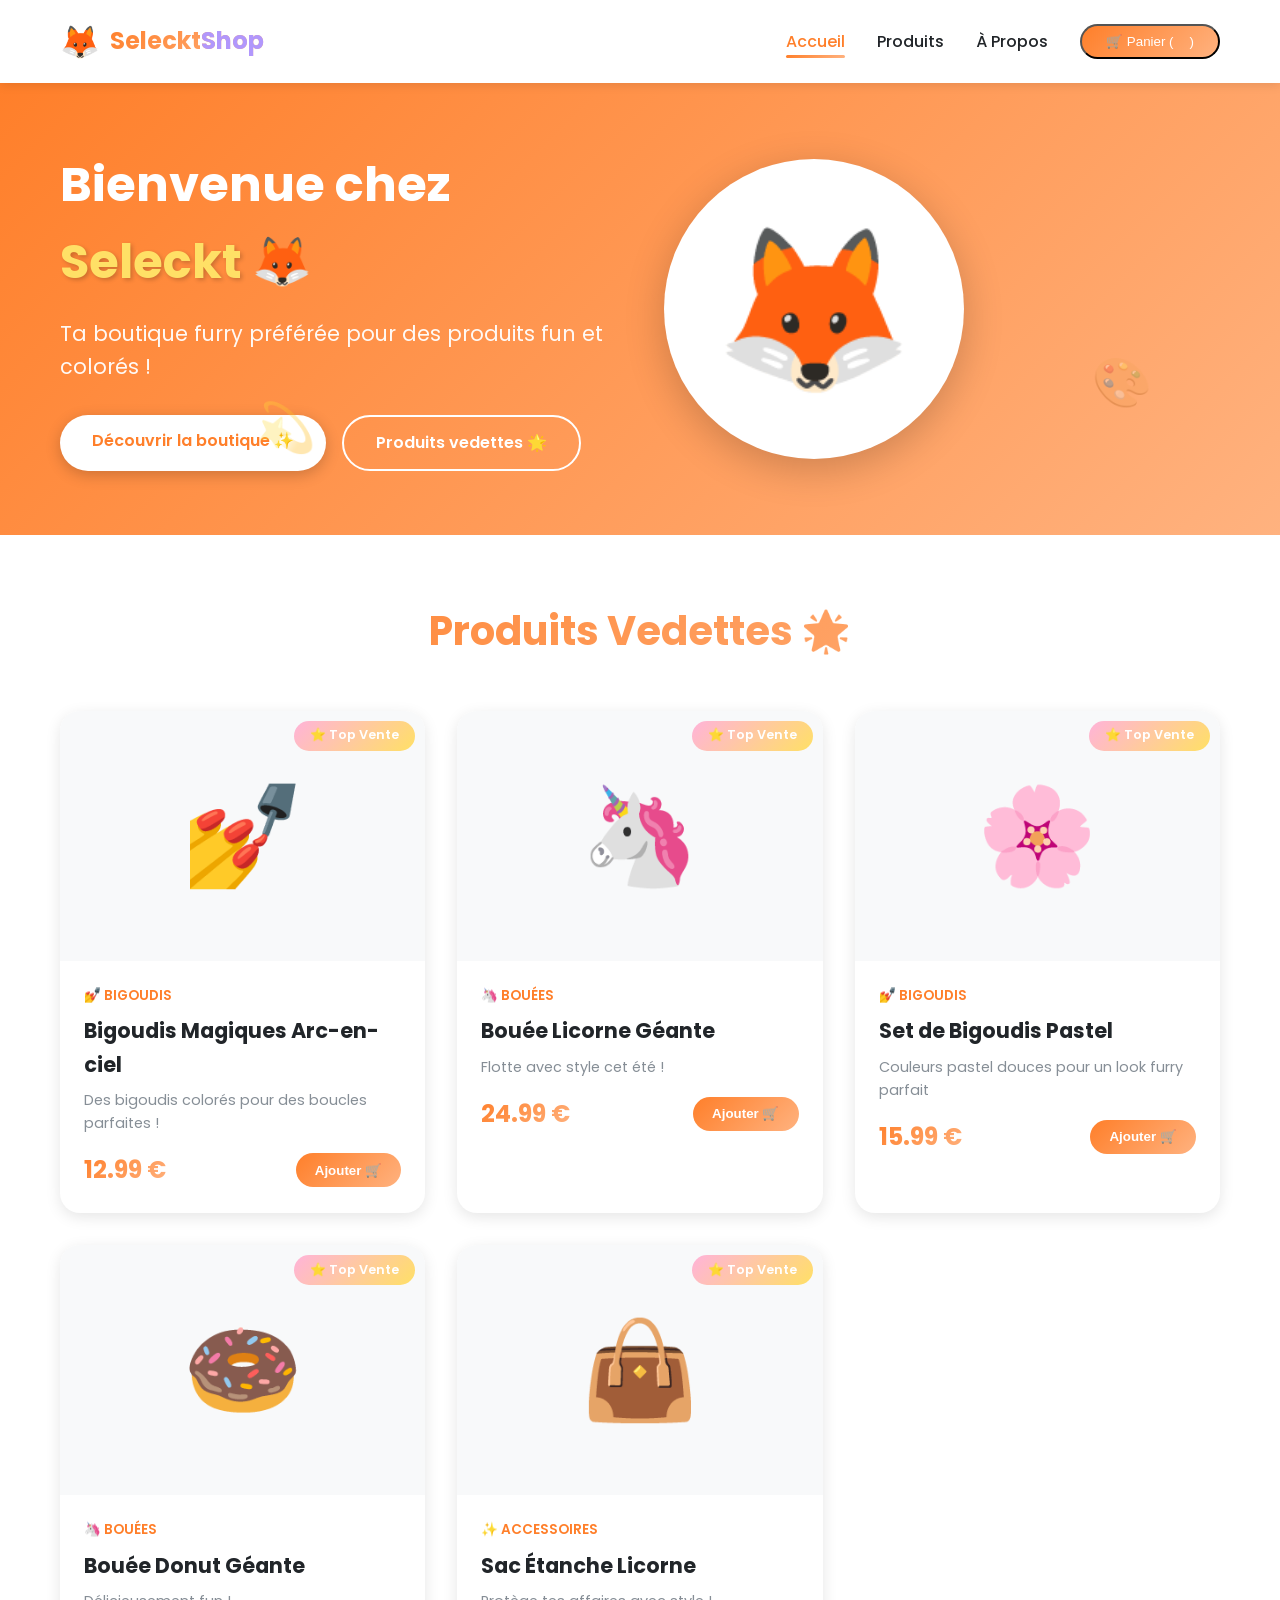
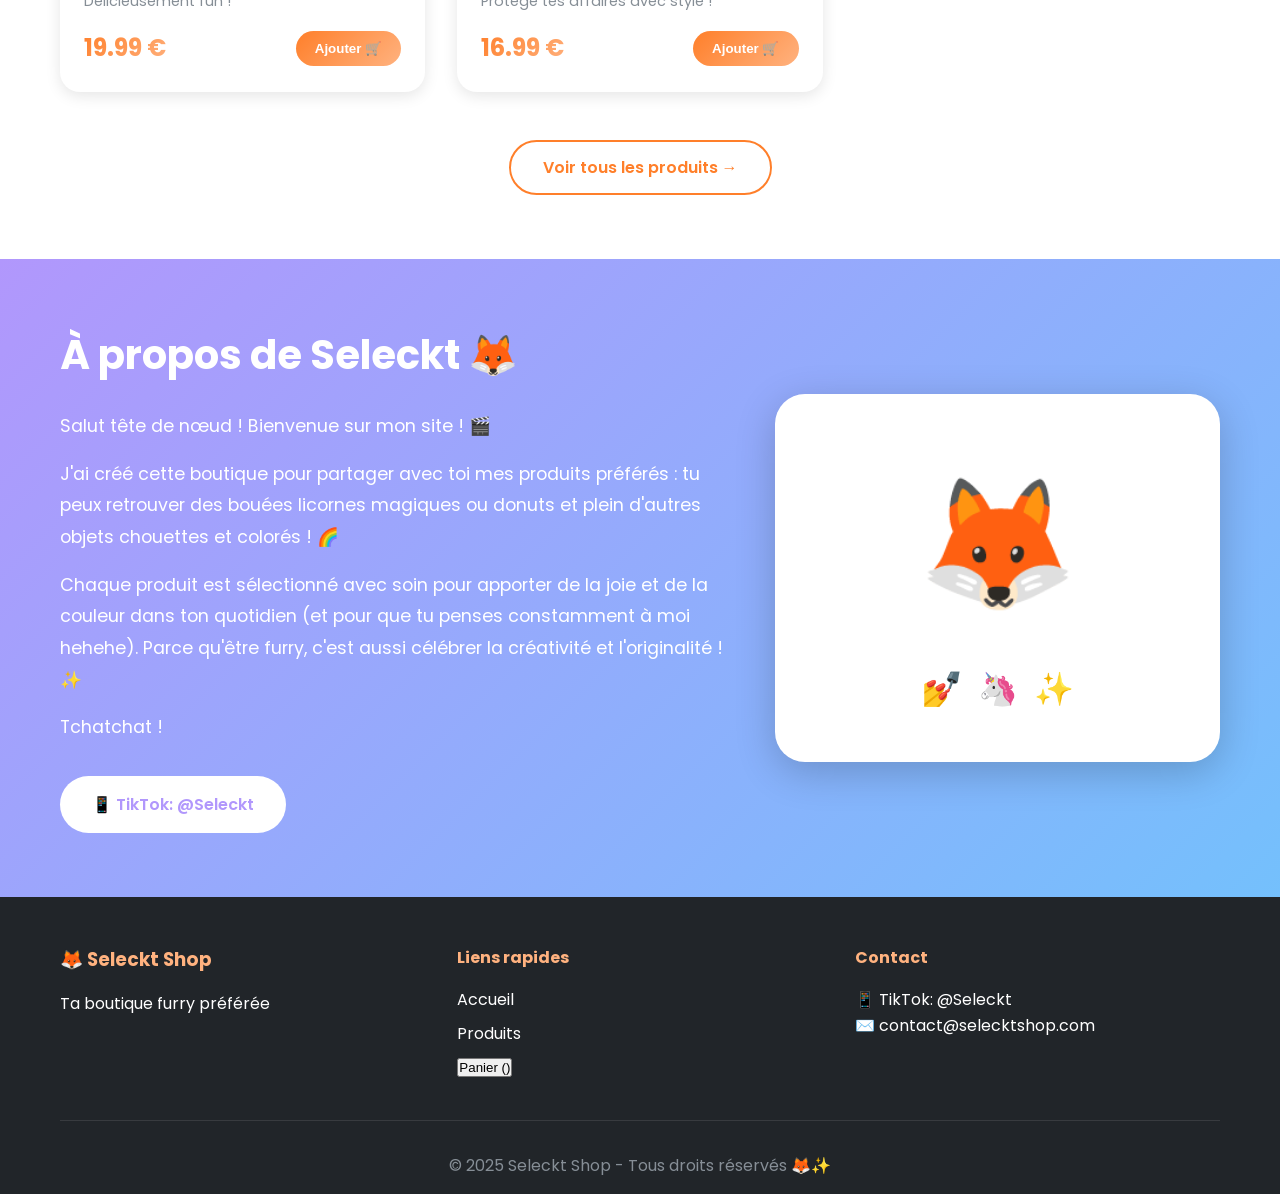
==== commit 57511e5a: "Message clair" ====
--- a/index.html
+++ b/index.html
@@ -226,7 +226,7 @@
       <div class="coupon-celebration">🎉✨🌈✨🎉</div>
       <h2>Félicitations ! 🦊</h2>
       <p>Tu as trouvé le code secret !</p>
-      <div class="coupon-code">FURRY2025</div>
+      <div class="coupon-code">JE T'AIME MON BEBE</div>
       <p class="coupon-discount">-15% sur toute la boutique !</p>
       <p class="coupon-instructions">Utilise ce code à la caisse pour profiter de ta réduction 💝</p>
       <button class="btn btn-primary" onclick="closeCouponModal()">Merci ! 🎊</button>
